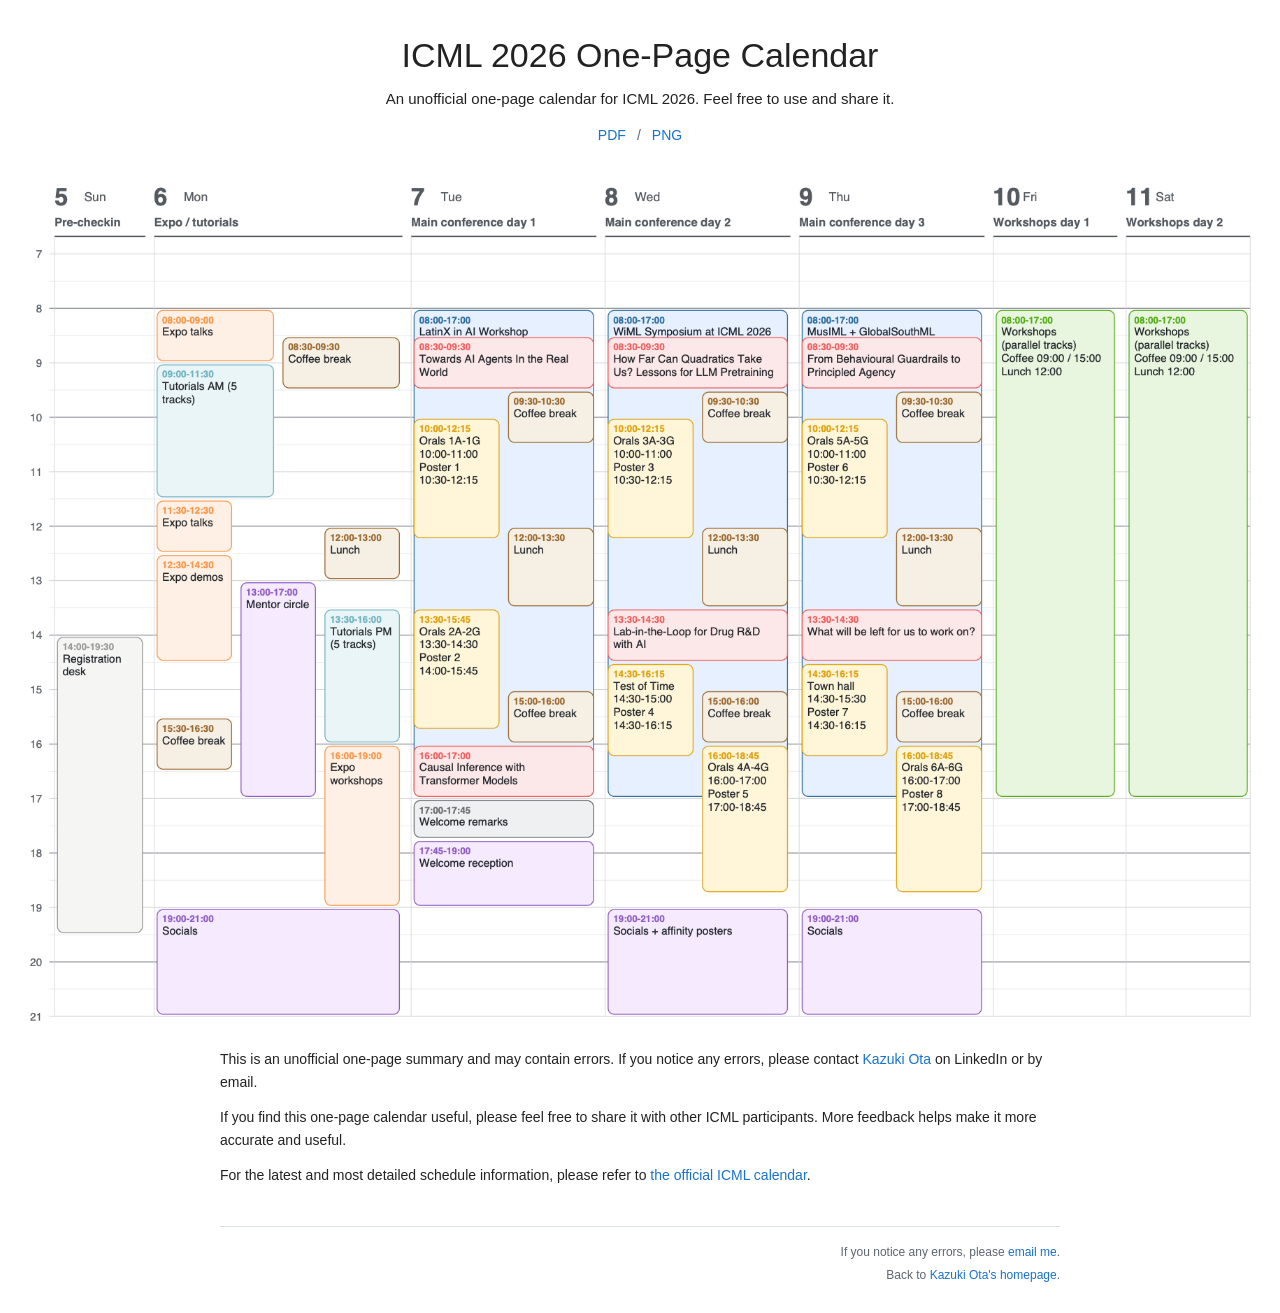
==== icml-2026-one-page-calendar/index.html @ 2524e167 "Rename ICML calendar page URL" ====
<!DOCTYPE html>
<html lang="en">
  <head>
    <!-- Google tag (gtag.js) -->
    <script async src="https://www.googletagmanager.com/gtag/js?id=G-ZYWMTQJR9X"></script>
    <script>
      window.dataLayer = window.dataLayer || [];
      function gtag(){dataLayer.push(arguments);}
      gtag("js", new Date());

      gtag("config", "G-ZYWMTQJR9X");
    </script>
    <meta charset="UTF-8" />
    <meta name="viewport" content="width=device-width, initial-scale=1" />
    <title>ICML 2026 One-Page Calendar</title>
    <meta name="author" content="Kazuki Ota" />
    <meta
      name="description"
      content="An unofficial one-page calendar for ICML 2026."
    />
    <meta property="og:type" content="website" />
    <meta property="og:title" content="ICML 2026 One-Page Calendar" />
    <meta
      property="og:description"
      content="An unofficial one-page calendar for ICML 2026."
    />
    <meta
      property="og:url"
      content="https://kazukiohta.github.io/icml-2026-one-page-calendar/"
    />
    <meta
      property="og:image"
      content="https://kazukiohta.github.io/icml-2026-one-page-calendar/assets/icml-2026-one-page-calendar-preview-crop.png"
    />
    <meta name="twitter:card" content="summary_large_image" />
    <meta name="twitter:title" content="ICML 2026 One-Page Calendar" />
    <meta
      name="twitter:description"
      content="An unofficial one-page calendar for ICML 2026."
    />
    <meta
      name="twitter:image"
      content="https://kazukiohta.github.io/icml-2026-one-page-calendar/assets/icml-2026-one-page-calendar-preview-crop.png"
    />
    <link rel="stylesheet" href="../stylesheet.css" />
    <link rel="stylesheet" href="./calendar.css" />
  </head>
  <body>
    <main class="schedule-page">
      <header class="schedule-header">
        <h1>ICML 2026 One-Page Calendar</h1>
        <p class="schedule-lede">
          An unofficial one-page calendar for ICML 2026. Feel free to use and
          share it.
        </p>
        <p class="link-row schedule-links" aria-label="Calendar links">
          <a href="./assets/icml-2026-one-page-calendar.pdf">PDF</a>
          <span>/</span>
          <a
            href="./assets/icml-2026-one-page-calendar.png"
            download
          >PNG</a>
        </p>
      </header>

      <figure class="schedule-preview">
        <a href="./assets/icml-2026-one-page-calendar.png">
          <img
            src="./assets/icml-2026-one-page-calendar-preview-crop.png"
            alt="Unofficial one-page calendar for ICML 2026"
          />
        </a>
      </figure>

      <section class="schedule-details" aria-label="Calendar details">
        <p>
          This is an unofficial one-page summary and may contain errors. If you
          notice any errors, please contact
          <a href="https://kazukiohta.github.io/">Kazuki Ota</a> on LinkedIn
          or by email.
        </p>
        <p>
          If you find this one-page calendar useful, please feel free to share
          it with other ICML participants. More feedback helps make it more
          accurate and useful.
        </p>
        <p>
          For the latest and most detailed schedule information, please refer to
          <a href="https://icml.cc/virtual/2026/calendar">the official ICML calendar</a>.
        </p>
      </section>

      <footer>
        <p>
          If you notice any errors, please
          <a href="mailto:ota@mi.t.u-tokyo.ac.jp">email me</a>.
        </p>
        <p>
          Back to
          <a href="https://kazukiohta.github.io/">Kazuki Ota's homepage</a>.
        </p>
      </footer>
    </main>
  </body>
</html>
---- stylesheet.css ----
:root {
  --ink: #222222;
  --muted: #5d6670;
  --line: #d9dee5;
  --link: #1772d0;
  --link-hover: #b35c18;
  --soft: #f6f8f9;
  --accent: #0d7377;
}

* {
  box-sizing: border-box;
}

html {
  color-scheme: light;
}

body {
  margin: 0;
  color: var(--ink);
  background: #ffffff;
  font-family: Lato, Verdana, Helvetica, Arial, sans-serif;
  font-size: 14px;
  line-height: 1.62;
}

a {
  color: var(--link);
  text-decoration: none;
}

a:focus,
a:hover {
  color: var(--link-hover);
}

p {
  margin: 0 0 0.8rem;
}

h1,
h2,
h3 {
  margin: 0;
  font-weight: 400;
  line-height: 1.25;
}

h1 {
  margin-bottom: 1rem;
  text-align: center;
  font-size: 32px;
}

h2 {
  margin: 2rem 0 0.9rem;
  font-size: 22px;
}

h3 {
  margin-bottom: 0.45rem;
  font-size: 15px;
  font-weight: 700;
}

strong,
.paper-title {
  font-weight: 700;
}

.page {
  width: min(840px, calc(100% - 32px));
  margin: 0 auto;
  padding: 36px 0 28px;
}

.intro {
  display: grid;
  grid-template-columns: minmax(0, 1fr) 220px;
  gap: 32px;
  align-items: center;
  padding-bottom: 0.4rem;
}

.intro-copy {
  min-width: 0;
}

.link-row {
  margin-top: 1rem;
  text-align: center;
}

.link-row span,
.paper-links span {
  color: var(--muted);
  margin: 0 0.45rem;
}

.portrait-link {
  display: flex;
  justify-content: center;
}

.portrait {
  display: block;
  width: 176px;
  height: 176px;
  border-radius: 50%;
  object-fit: cover;
  border: 1px solid var(--line);
}

.plain-list {
  margin: 0;
  padding-left: 1.2rem;
}

.plain-list li {
  margin: 0.35rem 0;
}

.research-layout {
  display: grid;
  grid-template-columns: minmax(0, 1fr) 210px;
  gap: 24px;
  align-items: start;
}

.topic-list {
  display: flex;
  flex-wrap: wrap;
  gap: 0.45rem;
  margin-top: 0.9rem;
}

.topic-list span {
  border: 1px solid var(--line);
  border-radius: 999px;
  background: var(--soft);
  padding: 0.15rem 0.6rem;
  color: #32404c;
  white-space: nowrap;
}

.research-figure {
  margin: 0;
}

.research-figure img {
  display: block;
  width: 100%;
  aspect-ratio: 4 / 5;
  object-fit: cover;
  border-radius: 8px;
  border: 1px solid var(--line);
}

.publication {
  display: grid;
  grid-template-columns: 1fr;
  gap: 0.05rem;
  padding: 0.35rem 0 1.1rem;
}

.publication p {
  margin-bottom: 0.1rem;
}

.paper-title {
  margin-bottom: 0.22rem;
}

.paper-links {
  margin-top: 0.1rem;
}

.two-column {
  display: grid;
  grid-template-columns: repeat(2, minmax(0, 1fr));
  gap: 28px;
}

footer {
  margin-top: 2.4rem;
  padding-top: 1rem;
  border-top: 1px solid var(--line);
  color: var(--muted);
  text-align: right;
  font-size: 12px;
}

footer p {
  margin: 0;
}

footer p + p {
  margin-top: 0.25rem;
}

@media (max-width: 680px) {
  .page {
    width: min(100% - 24px, 840px);
    padding-top: 24px;
  }

  .intro,
  .research-layout,
  .two-column {
    grid-template-columns: 1fr;
  }

  .intro {
    gap: 18px;
  }

  .portrait-link {
    order: -1;
  }

  .portrait {
    width: 148px;
    height: 148px;
  }

  .research-figure img {
    max-height: 260px;
  }

  footer {
    text-align: left;
  }
}
---- icml-2026-one-page-calendar/calendar.css ----
.schedule-page {
  width: min(100% - 32px, 1640px);
  margin: 0 auto;
  padding: 34px 0 28px;
}

.schedule-header {
  width: min(840px, 100%);
  margin: 0 auto 1.4rem;
  text-align: center;
}

.schedule-header h1 {
  margin-bottom: 0.65rem;
  font-size: 34px;
}

.schedule-lede {
  color: var(--ink);
  font-size: 15px;
}

.schedule-note {
  color: var(--muted);
}

.schedule-links {
  margin-top: 0.8rem;
}

.schedule-preview {
  margin: 1.4rem auto 0;
}

.schedule-preview a {
  display: block;
}

.schedule-preview img {
  display: block;
  width: 100%;
  max-width: 1540px;
  height: auto;
  margin: 0 auto;
}

.schedule-details {
  width: min(840px, 100%);
  margin: 1.2rem auto 0;
}

.schedule-page footer {
  width: min(840px, 100%);
  margin-right: auto;
  margin-left: auto;
}

@media (max-width: 680px) {
  .schedule-page {
    width: min(100% - 24px, 1640px);
    padding-top: 24px;
  }

  .schedule-header {
    text-align: left;
  }

  .schedule-header h1 {
    text-align: left;
    font-size: 28px;
  }

  .schedule-links {
    text-align: left;
  }

  .schedule-preview img {
    width: 100%;
    max-width: 100%;
  }
}
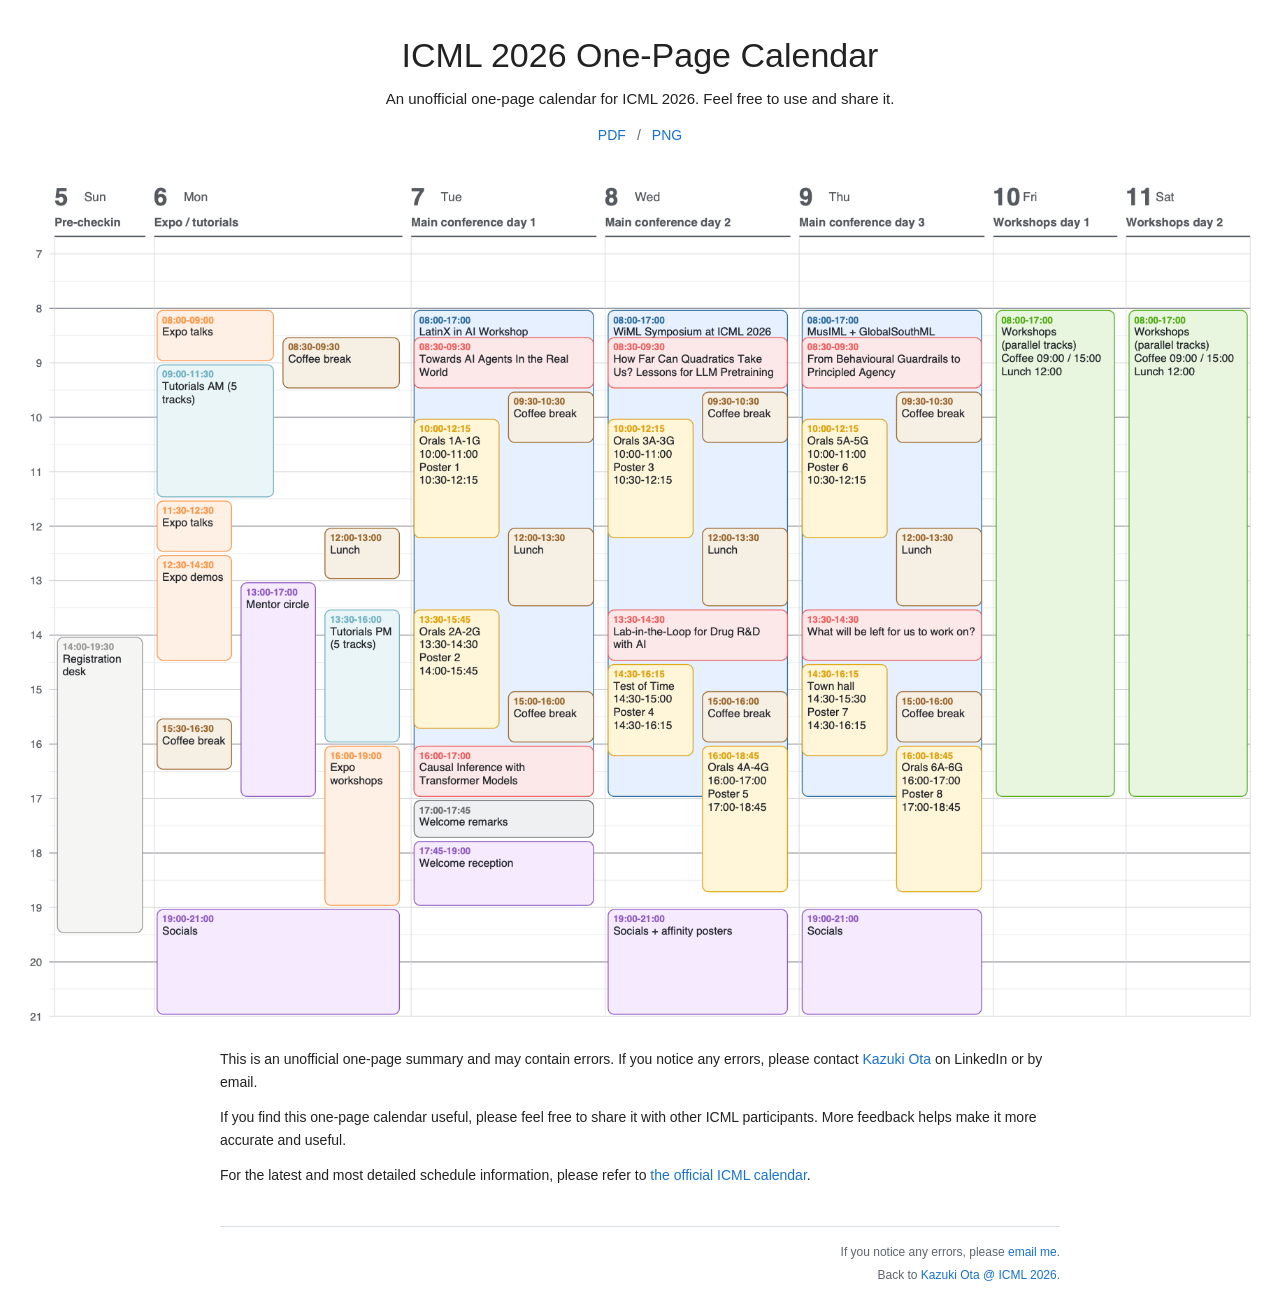
==== commit 228e0b2a: "Update calendar footer link" ====
--- a/icml-2026-one-page-calendar/index.html
+++ b/icml-2026-one-page-calendar/index.html
@@ -97,7 +97,7 @@
         </p>
         <p>
           Back to
-          <a href="https://kazukiohta.github.io/">Kazuki Ota's homepage</a>.
+          <a href="https://kazukiohta.github.io/icml2026/">Kazuki Ota @ ICML 2026</a>.
         </p>
       </footer>
     </main>
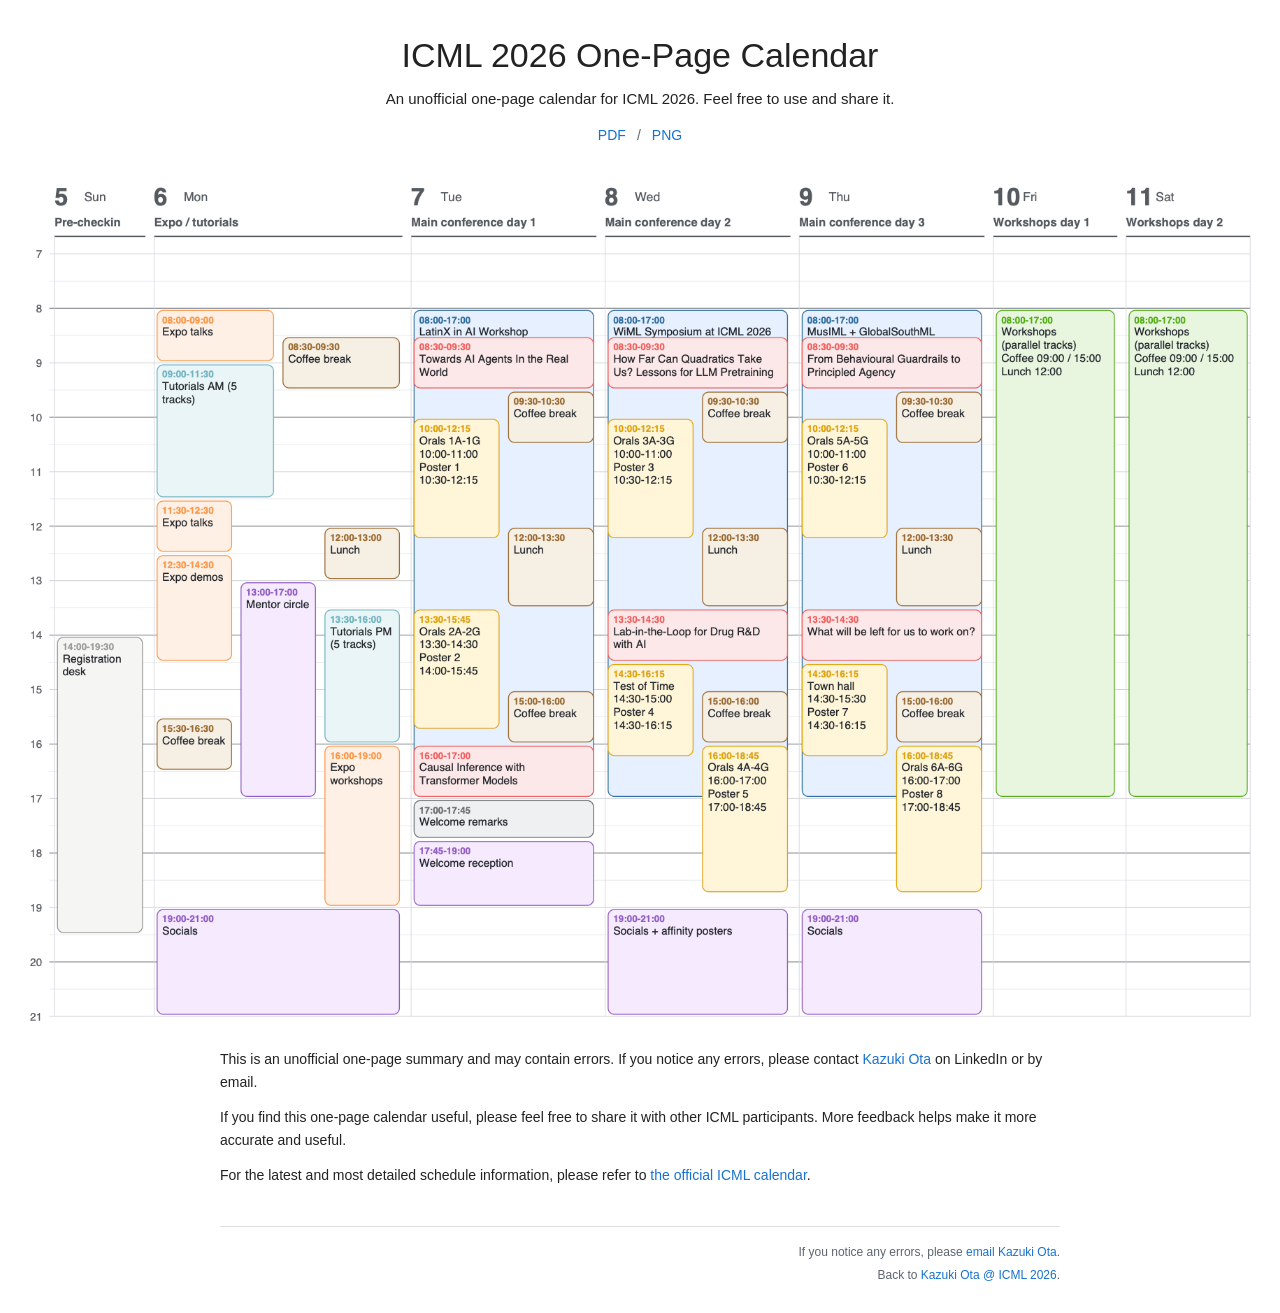
==== commit af6bdc48: "Standardize footer error contact" ====
--- a/icml-2026-one-page-calendar/index.html
+++ b/icml-2026-one-page-calendar/index.html
@@ -93,7 +93,7 @@
       <footer>
         <p>
           If you notice any errors, please
-          <a href="mailto:ota@mi.t.u-tokyo.ac.jp">email me</a>.
+          <a href="mailto:ota@mi.t.u-tokyo.ac.jp">email Kazuki Ota</a>.
         </p>
         <p>
           Back to
